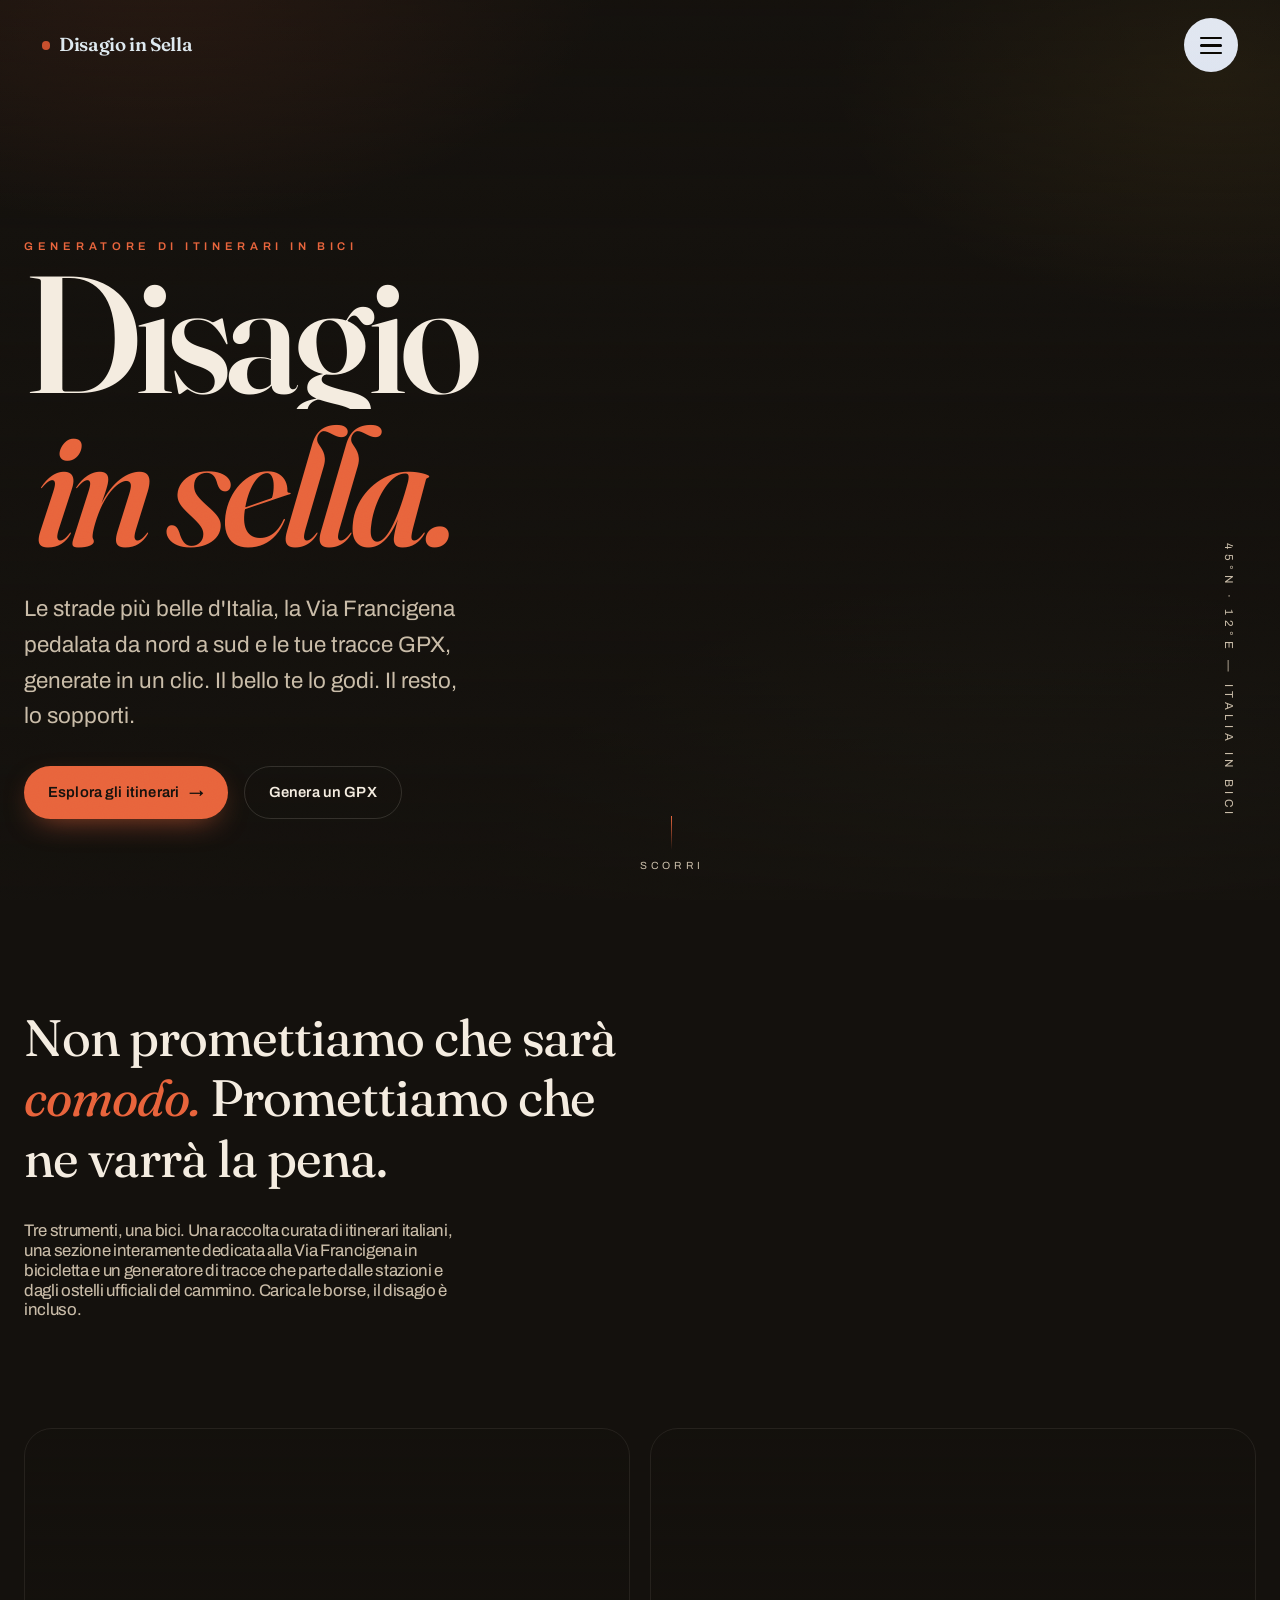
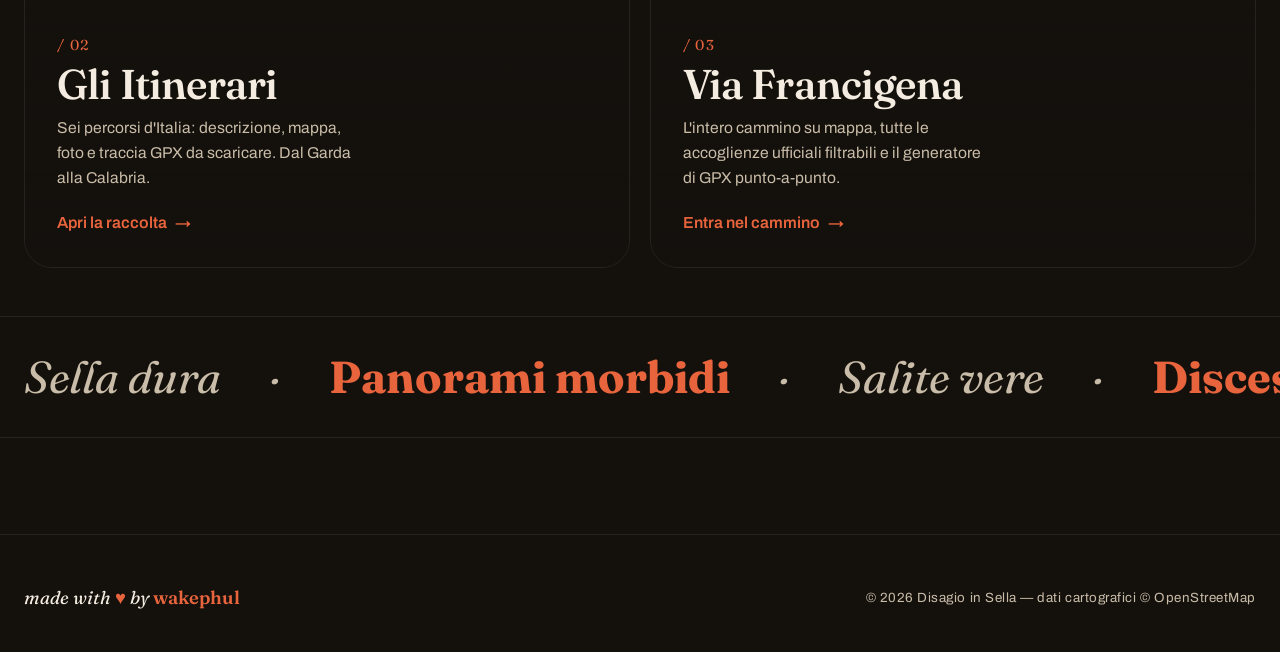
==== index.html @ 493afb11 "initial commit" ====
<!DOCTYPE html>
<html lang="it">
<head>
<meta charset="UTF-8" />
<meta name="viewport" content="width=device-width, initial-scale=1.0" />
<title>Disagio in Sella — generatore di itinerari in bici</title>
<meta name="description" content="Disagio in Sella: itinerari ciclabili d'Italia, la Via Francigena in bici e un generatore di tracce GPX. Pedala il bello, sopporta il resto." />
<link rel="preconnect" href="https://fonts.googleapis.com">
<link rel="preconnect" href="https://fonts.gstatic.com" crossorigin>
<link href="https://fonts.googleapis.com/css2?family=Fraunces:ital,opsz,wght@0,9..144,400..700;1,9..144,400..600&family=Archivo:wght@400;500;600;700&display=swap" rel="stylesheet">
<link rel="stylesheet" href="css/style.css" />
<link rel="stylesheet" href="css/pages.css" />
<link rel="icon" href="data:image/svg+xml,%3Csvg xmlns='http://www.w3.org/2000/svg' viewBox='0 0 32 32'%3E%3Ccircle cx='16' cy='16' r='14' fill='%23e8643c'/%3E%3C/svg%3E">
</head>
<body>

<!-- ============ NAV ============ -->
<header class="topbar">
  <a class="brand" href="index.html"><span class="dot"></span> Disagio in Sella</a>
  <button class="burger" aria-label="Apri il menu" aria-expanded="false">
    <span></span><span></span><span></span>
  </button>
</header>

<nav class="overlay" aria-label="Menu principale">
  <ul class="menu">
    <li><a href="index.html"><span class="idx">01</span> Home</a></li>
    <li><a href="itinerari.html"><span class="idx">02</span> Itinerari</a></li>
    <li><a href="via-francigena.html"><span class="idx">03</span> Via Francigena</a></li>
    <li><a href="via-francigena.html#genera"><span class="idx">04</span> Genera il tuo GPX</a></li>
  </ul>
  <div class="menu-foot">
    <span>Pedala il bello, sopporta il resto.</span>
    <span>🇮🇹 Made in Italy</span>
  </div>
</nav>

<!-- ============ HERO ============ -->
<section class="hero">
  <div class="hero-bg">
    <img src="https://images.unsplash.com/photo-1471506480208-91b3a4cc78be?auto=format&fit=crop&w=2000&q=80"
         alt="Strada bianca di campagna al tramonto"
         onerror="this.style.display='none'">
  </div>
  <div class="wrap">
    <p class="eyebrow" style="opacity:0;animation:fadeup 1s .35s forwards">Generatore di itinerari in bici</p>
    <h1>
      <span class="l1"><span>Disagio</span></span>
      <span class="l2"><span>in sella.</span></span>
    </h1>
    <p class="lead">Le strade più belle d'Italia, la Via Francigena pedalata da nord a sud e le tue tracce GPX, generate in un clic. Il bello te lo godi. Il resto, lo sopporti.</p>
    <div class="hero-cta">
      <a class="btn" href="itinerari.html">Esplora gli itinerari <span class="arrow">→</span></a>
      <a class="btn ghost" href="via-francigena.html#genera">Genera un GPX</a>
    </div>
  </div>
  <div class="hero-meta">45°N · 12°E — Italia in bici</div>
  <div class="scroll-hint"><span class="bar"></span>Scorri</div>
</section>

<!-- ============ INTRO ============ -->
<section class="intro">
  <div class="wrap">
    <p class="reveal">Non promettiamo che sarà <em>comodo.</em> Promettiamo che ne varrà la pena.</p>
    <p class="small reveal">Tre strumenti, una bici. Una raccolta curata di itinerari italiani, una sezione interamente dedicata alla Via Francigena in bicicletta e un generatore di tracce che parte dalle stazioni e dagli ostelli ufficiali del cammino. Carica le borse, il disagio è incluso.</p>
  </div>
</section>

<!-- ============ NAV CARDS ============ -->
<section class="wrap">
  <div class="routes-grid">
    <a class="nav-card reveal" href="itinerari.html">
      <img src="https://images.unsplash.com/photo-1517649763962-0c623066013b?auto=format&fit=crop&w=1200&q=80" alt="" onerror="this.style.display='none'">
      <span class="num">/ 02</span>
      <h3>Gli Itinerari</h3>
      <p>Sei percorsi d'Italia: descrizione, mappa, foto e traccia GPX da scaricare. Dal Garda alla Calabria.</p>
      <span class="go">Apri la raccolta <span class="arrow">→</span></span>
    </a>
    <a class="nav-card reveal" href="via-francigena.html">
      <img src="https://images.unsplash.com/photo-1523906834658-6e24ef2386f9?auto=format&fit=crop&w=1200&q=80" alt="" onerror="this.style.display='none'">
      <span class="num">/ 03</span>
      <h3>Via Francigena</h3>
      <p>L'intero cammino su mappa, tutte le accoglienze ufficiali filtrabili e il generatore di GPX punto-a-punto.</p>
      <span class="go">Entra nel cammino <span class="arrow">→</span></span>
    </a>
  </div>
</section>

<!-- ============ MARQUEE ============ -->
<div class="marquee" aria-hidden="true">
  <div>
    <span>Sella dura</span><span>·</span><span><b>Panorami morbidi</b></span><span>·</span><span>Salite vere</span><span>·</span><span><b>Discese meritate</b></span><span>·</span><span>Strade bianche</span><span>·</span><span><b>Borghi lenti</b></span><span>·</span>
    <span>Sella dura</span><span>·</span><span><b>Panorami morbidi</b></span><span>·</span><span>Salite vere</span><span>·</span><span><b>Discese meritate</b></span><span>·</span><span>Strade bianche</span><span>·</span><span><b>Borghi lenti</b></span><span>·</span>
  </div>
</div>

<!-- ============ FOOTER ============ -->
<footer class="site-foot">
  <div class="wrap">
    <p class="made">made with <span class="heart">♥</span> by <b>wakephul</b></p>
    <small>© <span id="year"></span> Disagio in Sella — dati cartografici © OpenStreetMap</small>
  </div>
</footer>

<script src="js/main.js"></script>
</body>
</html>
---- css/style.css ----
/* =========================================================
   DISAGIO IN SELLA — cinematic Italian-summer theme
   ========================================================= */

:root{
  /* palette */
  --ink:        #14110d;   /* espresso near-black */
  --ink-2:      #1d1812;   /* raised surfaces */
  --ink-3:      #2a2218;   /* cards */
  --cream:      #f4ece0;   /* primary text */
  --cream-dim:  #c9bca8;   /* secondary text */
  --coral:      #e8643c;   /* primary accent — sunset terracotta */
  --coral-soft: #f08a64;
  --olive:      #93a06a;   /* secondary — sage/olive */
  --gold:       #e6b035;   /* tertiary — mustard gold */
  --line:       rgba(244,236,224,.14);
  --line-soft:  rgba(244,236,224,.08);

  --font-display: "Fraunces", Georgia, serif;
  --font-body:    "Archivo", system-ui, sans-serif;

  --radius: 18px;
  --radius-lg: 28px;
  --ease: cubic-bezier(.16,1,.3,1);
  --maxw: 1240px;
}

*{box-sizing:border-box;margin:0;padding:0}
html{scroll-behavior:smooth}
body{
  background:var(--ink);
  color:var(--cream);
  font-family:var(--font-body);
  font-size:16px;
  line-height:1.6;
  -webkit-font-smoothing:antialiased;
  overflow-x:hidden;
  min-height:100vh;
}

/* atmospheric gradient mesh behind everything */
body::before{
  content:"";
  position:fixed; inset:0; z-index:-2;
  background:
    radial-gradient(60% 50% at 12% -5%, rgba(232,100,60,.20), transparent 60%),
    radial-gradient(50% 45% at 95% 8%, rgba(230,176,53,.12), transparent 60%),
    radial-gradient(70% 60% at 80% 100%, rgba(147,160,106,.14), transparent 60%),
    var(--ink);
}
/* film grain overlay */
body::after{
  content:"";
  position:fixed; inset:0; z-index:9999; pointer-events:none;
  opacity:.05; mix-blend-mode:overlay;
  background-image:url("data:image/svg+xml,%3Csvg xmlns='http://www.w3.org/2000/svg' width='160' height='160'%3E%3Cfilter id='n'%3E%3CfeTurbulence type='fractalNoise' baseFrequency='.8' numOctaves='2' stitchTiles='stitch'/%3E%3C/filter%3E%3Crect width='100%25' height='100%25' filter='url(%23n)'/%3E%3C/svg%3E");
}

::selection{background:var(--coral);color:var(--ink)}

a{color:inherit;text-decoration:none}
img{display:block;max-width:100%}
button{font-family:inherit;cursor:pointer;border:none;background:none;color:inherit}

.wrap{width:min(100% - 3rem, var(--maxw));margin-inline:auto}

/* ---------- typography ---------- */
h1,h2,h3{font-family:var(--font-display);font-weight:560;line-height:1.02;letter-spacing:-.02em;font-optical-sizing:auto}
.eyebrow{
  font-family:var(--font-body);
  text-transform:uppercase;
  letter-spacing:.42em;
  font-size:.7rem;
  font-weight:600;
  color:var(--coral);
}
.lead{color:var(--cream-dim);font-size:1.12rem;max-width:46ch}

/* =========================================================
   NAV + HAMBURGER OVERLAY
   ========================================================= */
.topbar{
  position:fixed; top:0; left:0; right:0; z-index:1000;
  display:flex; align-items:center; justify-content:space-between;
  padding:1.15rem clamp(1.25rem,4vw,2.6rem);
  mix-blend-mode:difference;
}
.brand{
  font-family:var(--font-display);
  font-weight:600; font-size:1.18rem; letter-spacing:-.02em;
  display:flex; align-items:center; gap:.55rem; color:#fff;
}
.brand .dot{width:.55rem;height:.55rem;border-radius:50%;background:var(--coral);
  animation:wobble 4s var(--ease) infinite}
@keyframes wobble{0%,100%{transform:translateY(0) scale(1)}50%{transform:translateY(-3px) scale(1.25)}}

/* hamburger button */
.burger{
  width:54px;height:54px;border-radius:50%;
  display:grid;place-content:center;gap:5px;
  background:#fff; color:var(--ink);
  position:relative; z-index:1100;
  transition:transform .5s var(--ease);
}
.burger:hover{transform:rotate(90deg) scale(1.06)}
.burger span{display:block;width:22px;height:2.4px;background:currentColor;border-radius:2px;
  transition:transform .45s var(--ease),opacity .3s}
body.menu-open .burger span:nth-child(1){transform:translateY(7.4px) rotate(45deg)}
body.menu-open .burger span:nth-child(2){opacity:0}
body.menu-open .burger span:nth-child(3){transform:translateY(-7.4px) rotate(-45deg)}

/* full screen overlay */
.overlay{
  position:fixed; inset:0; z-index:1050;
  background:var(--ink-2);
  clip-path:circle(0% at calc(100% - 3.2rem) 3.2rem);
  transition:clip-path .8s var(--ease);
  display:flex; flex-direction:column; justify-content:center;
  pointer-events:none;
}
body.menu-open .overlay{clip-path:circle(150% at calc(100% - 3.2rem) 3.2rem);pointer-events:auto}
.overlay::before{
  content:""; position:absolute; inset:0; z-index:-1; opacity:.5;
  background:
    radial-gradient(40% 50% at 80% 20%, rgba(232,100,60,.25),transparent),
    radial-gradient(40% 50% at 10% 90%, rgba(147,160,106,.22),transparent);
}
.menu{list-style:none;padding:0 clamp(1.5rem,8vw,7rem)}
.menu li{overflow:hidden}
.menu li a{
  font-family:var(--font-display);
  font-size:clamp(2.6rem,9vw,6rem);
  font-weight:500; letter-spacing:-.03em; line-height:1.04;
  display:inline-flex; align-items:baseline; gap:1.2rem;
  color:var(--cream);
  transform:translateY(110%);
  transition:transform .7s var(--ease),color .3s;
}
.menu li a .idx{font-family:var(--font-body);font-size:.85rem;letter-spacing:.2em;color:var(--coral);font-weight:600}
body.menu-open .menu li a{transform:translateY(0)}
.menu li:nth-child(1) a{transition-delay:.10s}
.menu li:nth-child(2) a{transition-delay:.17s}
.menu li:nth-child(3) a{transition-delay:.24s}
.menu li:nth-child(4) a{transition-delay:.31s}
.menu li a:hover{color:var(--coral);font-style:italic}
.menu-foot{
  margin-top:clamp(2rem,5vw,3.5rem);
  padding:0 clamp(1.5rem,8vw,7rem);
  color:var(--cream-dim);font-size:.85rem;letter-spacing:.04em;
  display:flex;gap:2rem;flex-wrap:wrap;
}

/* =========================================================
   BUTTONS
   ========================================================= */
.btn{
  display:inline-flex;align-items:center;gap:.6rem;
  padding:.85rem 1.5rem;border-radius:999px;
  font-weight:600;font-size:.92rem;letter-spacing:.01em;
  background:var(--coral);color:var(--ink);
  transition:transform .35s var(--ease),box-shadow .35s var(--ease),background .3s;
  box-shadow:0 10px 30px -12px rgba(232,100,60,.7);
}
.btn:hover{transform:translateY(-3px);box-shadow:0 18px 40px -14px rgba(232,100,60,.85);background:var(--coral-soft)}
.btn.ghost{background:transparent;color:var(--cream);border:1.4px solid var(--line);box-shadow:none}
.btn.ghost:hover{border-color:var(--coral);color:var(--coral);background:rgba(232,100,60,.06)}
.btn .arrow{transition:transform .35s var(--ease)}
.btn:hover .arrow{transform:translateX(4px)}

/* =========================================================
   FOOTER
   ========================================================= */
.site-foot{
  border-top:1px solid var(--line-soft);
  margin-top:6rem;padding:3rem 0 2.5rem;
}
.site-foot .wrap{display:flex;justify-content:space-between;align-items:center;flex-wrap:wrap;gap:1.5rem}
.site-foot .made{font-family:var(--font-display);font-size:1.15rem;font-style:italic}
.site-foot .made b{color:var(--coral);font-style:normal;font-weight:600}
.site-foot .heart{color:var(--coral);display:inline-block;animation:beat 1.6s ease-in-out infinite}
@keyframes beat{0%,100%{transform:scale(1)}15%{transform:scale(1.28)}30%{transform:scale(1)}}
.site-foot small{color:var(--cream-dim);letter-spacing:.04em}

/* =========================================================
   REVEAL ON SCROLL
   ========================================================= */
.reveal{opacity:0;transform:translateY(28px);transition:opacity .9s var(--ease),transform .9s var(--ease)}
.reveal.in{opacity:1;transform:none}

/* =========================================================
   SHARED PAGE HEADER (interior pages)
   ========================================================= */
.page-head{padding:clamp(8rem,16vh,11rem) 0 2.5rem}
.page-head h1{font-size:clamp(2.8rem,8vw,6rem);margin:.6rem 0 1.2rem}
.page-head h1 em{color:var(--coral);font-style:italic}

/* utility */
.tag{
  display:inline-flex;align-items:center;gap:.4rem;
  font-size:.72rem;letter-spacing:.06em;text-transform:uppercase;font-weight:600;
  padding:.34rem .7rem;border-radius:999px;border:1px solid var(--line);
  color:var(--cream-dim);background:rgba(244,236,224,.03);
}
.tag.coral{color:var(--coral);border-color:rgba(232,100,60,.4)}
.tag.olive{color:var(--olive);border-color:rgba(147,160,106,.4)}
.tag.gold{color:var(--gold);border-color:rgba(230,176,53,.4)}
---- css/pages.css ----
/* =========================================================
   PAGE-SPECIFIC COMPONENTS
   ========================================================= */

/* ---------- LANDING HERO ---------- */
.hero{position:relative;min-height:100svh;display:flex;flex-direction:column;justify-content:flex-end;
  padding-bottom:clamp(3rem,9vh,7rem);overflow:hidden}
.hero-bg{position:absolute;inset:0;z-index:-1}
.hero-bg::after{content:"";position:absolute;inset:0;
  background:linear-gradient(180deg,rgba(20,17,13,.55) 0%,rgba(20,17,13,.2) 35%,rgba(20,17,13,.92) 100%)}
.hero-bg img{width:100%;height:100%;object-fit:cover;opacity:.9;
  animation:slowzoom 22s ease-in-out infinite alternate}
@keyframes slowzoom{from{transform:scale(1.04)}to{transform:scale(1.16)}}

.hero h1{font-size:clamp(3.2rem,13vw,11rem);line-height:.92;letter-spacing:-.04em;font-weight:540}
.hero h1 .l1{display:block;overflow:hidden}
.hero h1 .l2{display:block;overflow:hidden;color:var(--coral);font-style:italic;margin-left:.06em}
.hero h1 span span{display:inline-block;transform:translateY(110%);animation:rise 1.1s var(--ease) forwards}
.hero h1 .l2 span span{animation-delay:.18s}
@keyframes rise{to{transform:translateY(0)}}

.hero .lead{margin:1.8rem 0 2rem;font-size:clamp(1.05rem,2.2vw,1.4rem);max-width:34ch;
  opacity:0;animation:fadeup 1s var(--ease) .5s forwards}
.hero-cta{display:flex;gap:1rem;flex-wrap:wrap;opacity:0;animation:fadeup 1s var(--ease) .7s forwards}
@keyframes fadeup{from{opacity:0;transform:translateY(18px)}to{opacity:1;transform:none}}

.hero-meta{position:absolute;right:clamp(1.25rem,4vw,2.6rem);bottom:clamp(3rem,9vh,7rem);
  text-align:right;writing-mode:vertical-rl;font-size:.72rem;letter-spacing:.4em;text-transform:uppercase;
  color:var(--cream-dim);opacity:0;animation:fadeup 1s var(--ease) 1s forwards}
.scroll-hint{position:absolute;left:50%;bottom:1.6rem;transform:translateX(-50%);
  font-size:.65rem;letter-spacing:.35em;text-transform:uppercase;color:var(--cream-dim);
  display:flex;flex-direction:column;align-items:center;gap:.5rem;opacity:0;animation:fadeup 1s 1.3s forwards}
.scroll-hint .bar{width:1px;height:34px;background:linear-gradient(var(--coral),transparent);animation:drop 1.8s ease infinite}
@keyframes drop{0%{transform:scaleY(0);transform-origin:top}50%{transform:scaleY(1);transform-origin:top}51%{transform-origin:bottom}100%{transform:scaleY(0);transform-origin:bottom}}

/* ---------- LANDING SECTIONS ---------- */
.intro{padding:clamp(5rem,12vh,9rem) 0}
.intro p{font-family:var(--font-display);font-size:clamp(1.6rem,4.4vw,3.2rem);line-height:1.18;
  font-weight:430;max-width:18ch;letter-spacing:-.02em}
.intro p em{color:var(--coral);font-style:italic}
.intro .small{font-family:var(--font-body);font-size:1.05rem;color:var(--cream-dim);max-width:44ch;margin-top:2rem}

/* feature nav cards on landing */
.routes-grid{display:grid;grid-template-columns:repeat(2,1fr);gap:1.2rem;padding-bottom:2rem}
.nav-card{position:relative;border-radius:var(--radius-lg);overflow:hidden;min-height:clamp(280px,38vw,440px);
  display:flex;flex-direction:column;justify-content:flex-end;padding:2rem;isolation:isolate;
  border:1px solid var(--line-soft);transition:transform .5s var(--ease)}
.nav-card:hover{transform:translateY(-6px)}
.nav-card img{position:absolute;inset:0;width:100%;height:100%;object-fit:cover;z-index:-2;
  transition:transform .9s var(--ease);filter:saturate(1.05)}
.nav-card:hover img{transform:scale(1.08)}
.nav-card::after{content:"";position:absolute;inset:0;z-index:-1;
  background:linear-gradient(180deg,rgba(20,17,13,.1),rgba(20,17,13,.88))}
.nav-card .num{font-family:var(--font-display);font-size:.9rem;color:var(--coral);letter-spacing:.1em}
.nav-card h3{font-size:clamp(1.8rem,3.5vw,2.6rem);margin:.4rem 0 .6rem}
.nav-card p{color:var(--cream-dim);max-width:34ch;font-size:.98rem}
.nav-card .go{margin-top:1.2rem;display:inline-flex;align-items:center;gap:.5rem;font-weight:600;color:var(--coral)}
.nav-card .go .arrow{transition:transform .4s var(--ease)}
.nav-card:hover .go .arrow{transform:translateX(6px)}

/* marquee strip */
.marquee{border-block:1px solid var(--line-soft);padding:1.5rem 0;overflow:hidden;white-space:nowrap;margin-top:1rem}
.marquee div{display:inline-block;animation:scroll 28s linear infinite}
.marquee span{font-family:var(--font-display);font-size:clamp(1.6rem,4vw,2.8rem);font-style:italic;
  padding:0 1.5rem;color:var(--cream-dim)}
.marquee span b{color:var(--coral);font-style:normal}
@keyframes scroll{to{transform:translateX(-50%)}}

/* ---------- ITINERARY CARDS ---------- */
.filters{display:flex;gap:.6rem;flex-wrap:wrap;padding-bottom:2.5rem;align-items:center}
.chip{padding:.5rem 1.05rem;border-radius:999px;border:1px solid var(--line);font-size:.82rem;font-weight:600;
  color:var(--cream-dim);transition:all .3s var(--ease)}
.chip:hover{border-color:var(--coral);color:var(--cream)}
.chip.active{background:var(--cream);color:var(--ink);border-color:var(--cream)}

.itineraries{display:grid;grid-template-columns:repeat(12,1fr);gap:1.6rem 1.4rem}
.itin{grid-column:span 6;background:var(--ink-3);border:1px solid var(--line-soft);border-radius:var(--radius-lg);
  overflow:hidden;display:flex;flex-direction:column;transition:transform .5s var(--ease),border-color .4s}
.itin:hover{transform:translateY(-5px);border-color:rgba(232,100,60,.35)}
.itin:nth-child(3n+1){grid-column:span 7}
.itin:nth-child(3n+2){grid-column:span 5}
.itin-media{position:relative;aspect-ratio:16/10;overflow:hidden;background:linear-gradient(135deg,var(--ink-3),var(--ink))}
.itin-media img{width:100%;height:100%;object-fit:cover;transition:transform .9s var(--ease)}
.itin:hover .itin-media img{transform:scale(1.07)}
.itin-media .tags{position:absolute;top:1rem;left:1rem;display:flex;gap:.45rem;flex-wrap:wrap}
.itin-body{padding:1.5rem 1.6rem 1.7rem;display:flex;flex-direction:column;flex:1}
.itin-body h3{font-size:1.7rem;margin-bottom:.5rem}
.itin-region{font-size:.78rem;letter-spacing:.14em;text-transform:uppercase;color:var(--olive);font-weight:600;margin-bottom:.7rem}
.itin-body p{color:var(--cream-dim);font-size:.96rem;flex:1}
.itin-stats{display:flex;gap:1.4rem;margin:1.2rem 0;flex-wrap:wrap}
.itin-stats div{display:flex;flex-direction:column}
.itin-stats .n{font-family:var(--font-display);font-size:1.45rem;color:var(--cream);line-height:1}
.itin-stats .k{font-size:.68rem;letter-spacing:.12em;text-transform:uppercase;color:var(--cream-dim);margin-top:.25rem}
.itin-actions{display:flex;gap:.7rem;flex-wrap:wrap;margin-top:auto}
.itin-map{height:0;overflow:hidden;border-radius:14px;transition:height .55s var(--ease);margin-top:0}
.itin-map.open{height:280px;margin-top:1.1rem}
.itin-map .leaflet-container{height:100%;border-radius:14px;background:var(--ink-2)}
.btn.sm{padding:.62rem 1.1rem;font-size:.84rem}

/* ---------- VIA FRANCIGENA ---------- */
.vf-hero{position:relative;min-height:78svh;display:flex;align-items:flex-end;padding-bottom:3rem;overflow:hidden}
.vf-hero .hero-bg::after{background:linear-gradient(180deg,rgba(20,17,13,.5),rgba(20,17,13,.95))}
.vf-hero h1{font-size:clamp(3rem,11vw,8.5rem);line-height:.9}
.vf-hero h1 em{color:var(--coral);font-style:italic}
.vf-hero .lead{margin-top:1.4rem}

.section{padding:clamp(4rem,10vh,7rem) 0;border-top:1px solid var(--line-soft)}
.section-head{display:flex;justify-content:space-between;align-items:flex-end;gap:2rem;margin-bottom:2.2rem;flex-wrap:wrap}
.section-head h2{font-size:clamp(2rem,5vw,3.4rem)}
.section-head h2 em{color:var(--coral);font-style:italic}
.section-head .num{font-family:var(--font-display);font-size:1rem;color:var(--cream-dim);letter-spacing:.1em}

#vf-fullmap{height:min(70vh,620px);border-radius:var(--radius-lg);overflow:hidden;border:1px solid var(--line)}
#vf-fullmap .leaflet-container{height:100%;background:var(--ink-2)}
.map-legend{display:flex;gap:1.5rem;flex-wrap:wrap;margin-top:1.2rem;font-size:.85rem;color:var(--cream-dim)}
.map-legend i{display:inline-block;width:26px;height:4px;border-radius:2px;vertical-align:middle;margin-right:.5rem}

/* accommodations */
.acc-controls{display:grid;grid-template-columns:1.4fr 1fr 1fr 1fr;gap:.8rem;margin-bottom:1.8rem}
.field{position:relative}
.field label{display:block;font-size:.68rem;letter-spacing:.14em;text-transform:uppercase;color:var(--cream-dim);margin-bottom:.45rem;font-weight:600}
.field input,.field select{
  width:100%;padding:.85rem 1rem;border-radius:12px;background:var(--ink-2);color:var(--cream);
  border:1px solid var(--line);font-family:inherit;font-size:.95rem;transition:border-color .3s,background .3s}
.field input:focus,.field select:focus{outline:none;border-color:var(--coral);background:var(--ink-3)}
.field select{appearance:none;cursor:pointer;background-image:url("data:image/svg+xml,%3Csvg xmlns='http://www.w3.org/2000/svg' width='12' height='8' fill='none' stroke='%23c9bca8' stroke-width='1.6'%3E%3Cpath d='M1 1l5 5 5-5'/%3E%3C/svg%3E");background-repeat:no-repeat;background-position:right 1rem center}
.acc-count{font-size:.85rem;color:var(--cream-dim);margin-bottom:1.2rem}
.acc-count b{color:var(--coral)}
.acc-grid{display:grid;grid-template-columns:repeat(auto-fill,minmax(280px,1fr));gap:1rem;max-height:640px;overflow-y:auto;
  padding-right:.4rem;scrollbar-width:thin;scrollbar-color:var(--coral) transparent}
.acc-grid::-webkit-scrollbar{width:7px}
.acc-grid::-webkit-scrollbar-thumb{background:var(--coral);border-radius:9px}
.acc-card{background:var(--ink-2);border:1px solid var(--line-soft);border-radius:16px;padding:1.3rem 1.4rem;
  transition:transform .35s var(--ease),border-color .3s}
.acc-card:hover{transform:translateY(-3px);border-color:rgba(232,100,60,.35)}
.acc-card h4{font-family:var(--font-display);font-size:1.25rem;margin-bottom:.3rem}
.acc-card .where{font-size:.82rem;color:var(--olive);font-weight:600;letter-spacing:.04em;margin-bottom:.7rem}
.acc-card .meta{display:flex;gap:.4rem;flex-wrap:wrap;margin-bottom:.7rem}
.acc-card .addr{font-size:.86rem;color:var(--cream-dim)}
.acc-card .links{display:flex;gap:1rem;margin-top:.9rem;font-size:.82rem;font-weight:600}
.acc-card .links a{color:var(--coral);display:inline-flex;align-items:center;gap:.3rem}
.acc-empty{padding:3rem;text-align:center;color:var(--cream-dim);font-family:var(--font-display);font-style:italic;font-size:1.3rem}

/* GPX generator */
.gpx-wrap{display:grid;grid-template-columns:380px 1fr;gap:1.6rem}
.gpx-panel{background:var(--ink-2);border:1px solid var(--line);border-radius:var(--radius-lg);padding:1.8rem}
.gpx-leg{margin-bottom:1.5rem;padding-bottom:1.5rem;border-bottom:1px dashed var(--line)}
.gpx-leg:last-of-type{border-bottom:none}
.gpx-leg .leg-title{display:flex;align-items:center;gap:.6rem;font-family:var(--font-display);font-size:1.2rem;margin-bottom:1rem}
.gpx-leg .leg-title .pin{width:26px;height:26px;border-radius:50%;display:grid;place-content:center;font-size:.8rem;font-weight:700;color:var(--ink)}
.gpx-leg.start .pin{background:var(--olive)}
.gpx-leg.end .pin{background:var(--coral)}
.seg{display:flex;gap:.5rem;margin-bottom:.9rem;background:var(--ink-3);border-radius:999px;padding:.3rem}
.seg button{flex:1;padding:.55rem;border-radius:999px;font-size:.82rem;font-weight:600;color:var(--cream-dim);transition:all .3s}
.seg button.active{background:var(--cream);color:var(--ink)}
.gpx-actions{margin-top:.5rem;display:flex;flex-direction:column;gap:.8rem}
.gpx-status{font-size:.85rem;color:var(--cream-dim);min-height:1.2em;line-height:1.5}
.gpx-status.err{color:var(--coral)}
.gpx-status.ok{color:var(--olive)}
.gpx-route-info{display:flex;gap:1.6rem;margin-top:.3rem;flex-wrap:wrap}
.gpx-route-info div{display:flex;flex-direction:column}
.gpx-route-info .n{font-family:var(--font-display);font-size:1.6rem;color:var(--coral);line-height:1}
.gpx-route-info .k{font-size:.66rem;letter-spacing:.12em;text-transform:uppercase;color:var(--cream-dim);margin-top:.25rem}
#gpx-map{border-radius:var(--radius-lg);overflow:hidden;border:1px solid var(--line);min-height:520px}
#gpx-map .leaflet-container{height:100%;min-height:520px;background:var(--ink-2)}
.spinner{width:15px;height:15px;border:2px solid rgba(244,236,224,.3);border-top-color:var(--coral);border-radius:50%;
  display:inline-block;animation:spin .7s linear infinite;vertical-align:-2px;margin-right:.5rem}
@keyframes spin{to{transform:rotate(360deg)}}

/* leaflet dark tweaks */
.leaflet-tile{filter:grayscale(.3) brightness(.78) contrast(1.05) sepia(.12)}
.leaflet-bar a,.leaflet-control-attribution{background:var(--ink-2)!important;color:var(--cream-dim)!important;border-color:var(--line)!important}
.leaflet-control-attribution a{color:var(--coral)!important}
.leaflet-popup-content-wrapper,.leaflet-popup-tip{background:var(--ink-3);color:var(--cream);border:1px solid var(--line)}
.leaflet-popup-content{font-family:var(--font-body)}
.leaflet-popup-content b{font-family:var(--font-display)}

/* ---------- responsive ---------- */
@media(max-width:900px){
  .routes-grid{grid-template-columns:1fr}
  .itin,.itin:nth-child(3n+1),.itin:nth-child(3n+2){grid-column:span 12}
  .acc-controls{grid-template-columns:1fr 1fr}
  .gpx-wrap{grid-template-columns:1fr}
  #gpx-map{min-height:420px}
}
@media(max-width:560px){
  .acc-controls{grid-template-columns:1fr}
  .hero-meta{display:none}
  .itin-stats{gap:1rem}
}
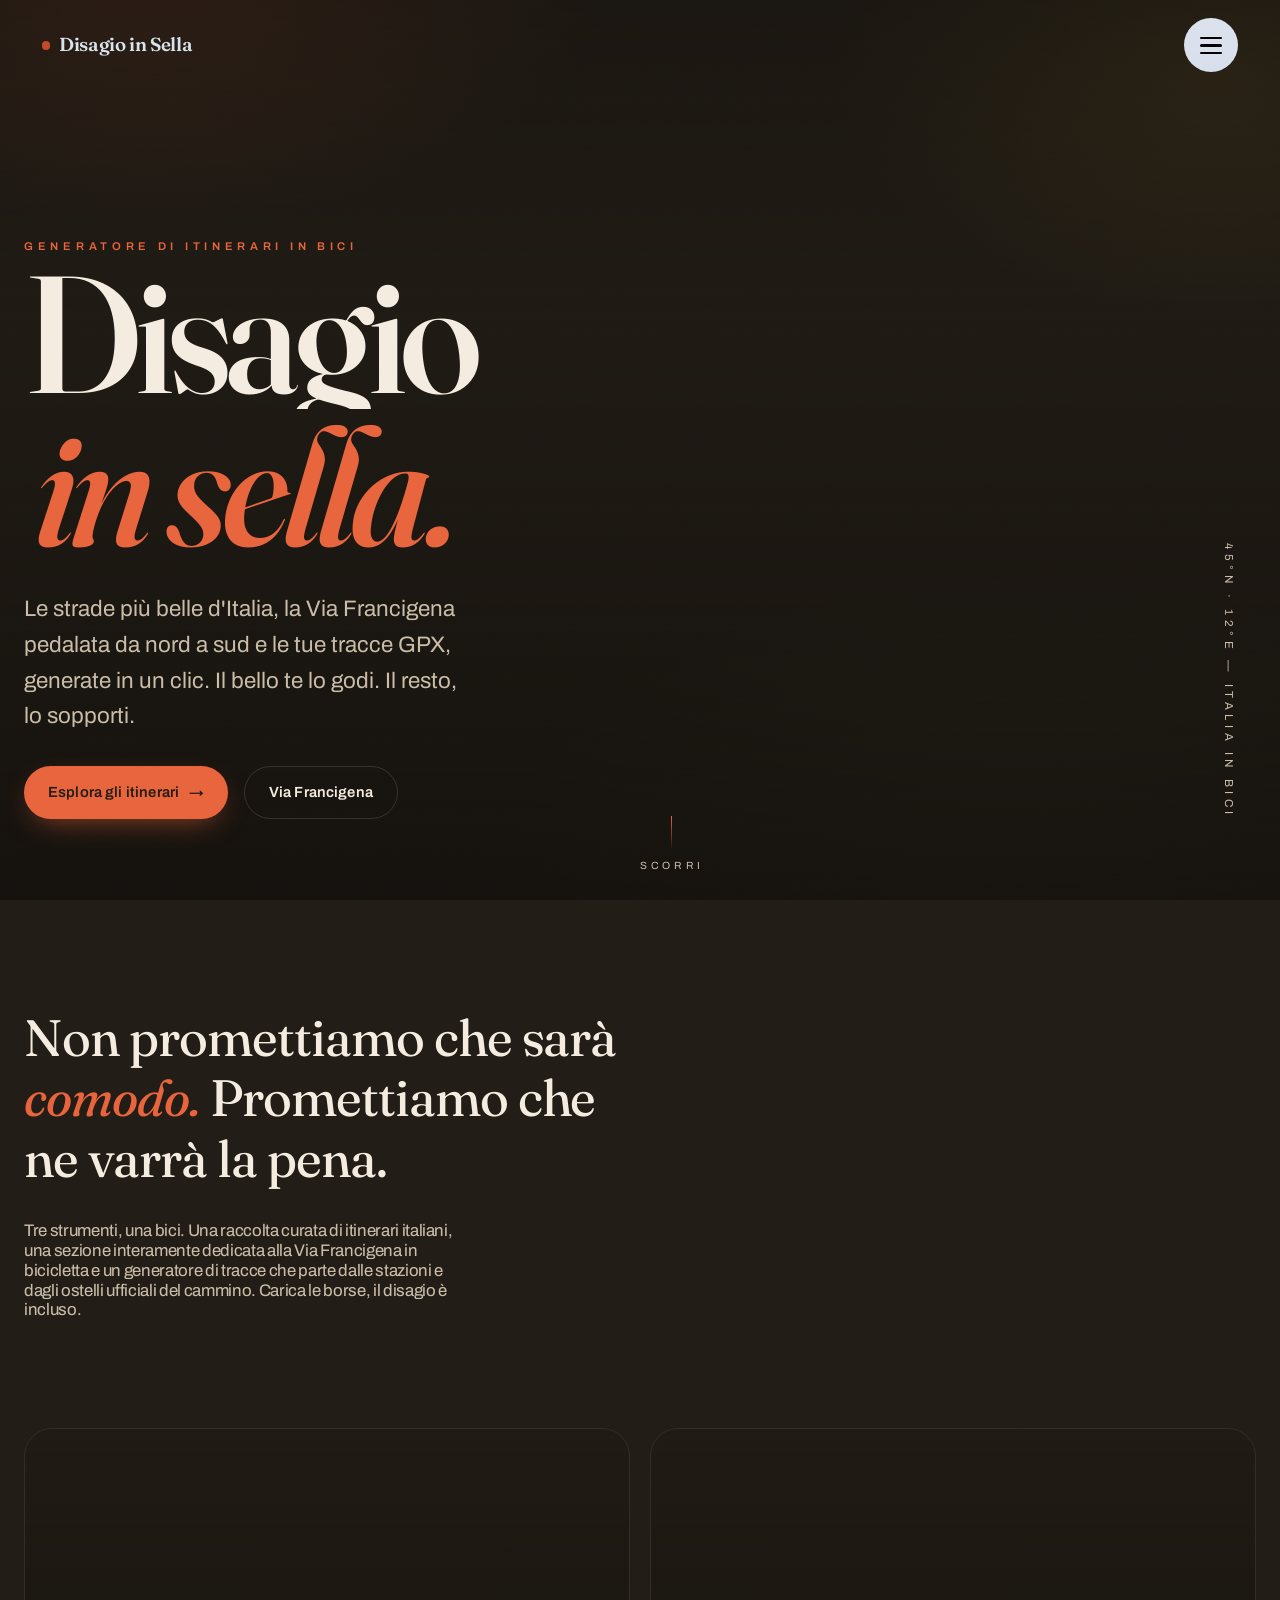
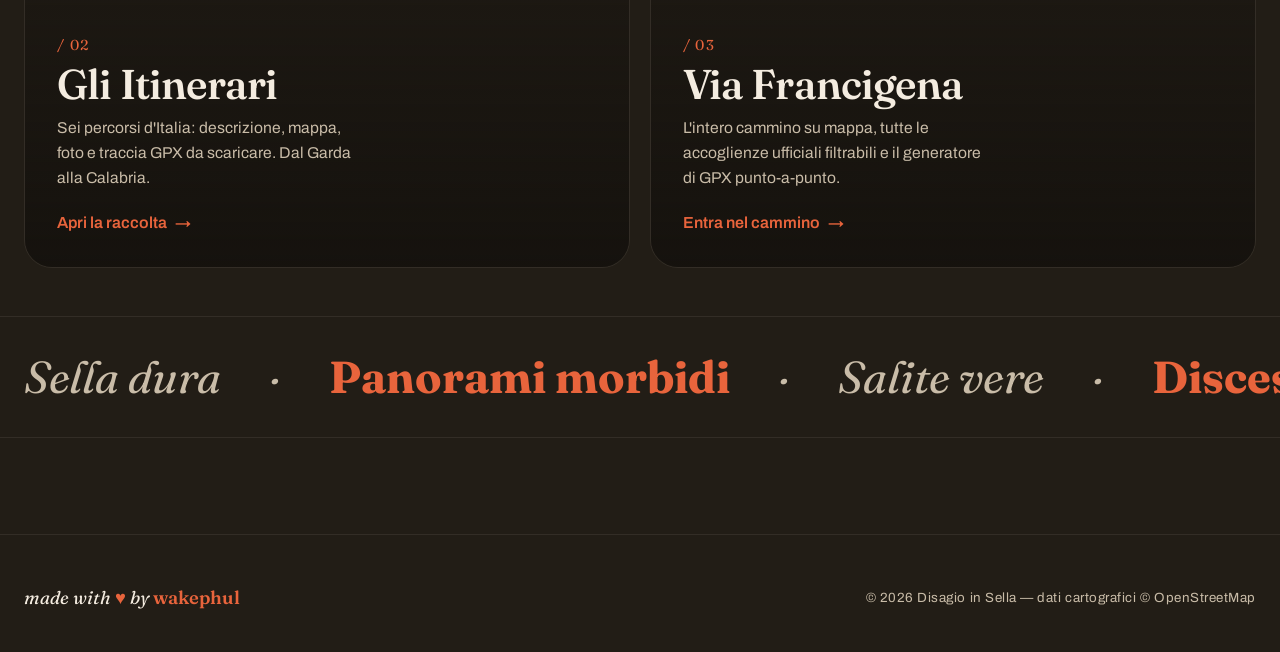
==== commit 8c52eab9: "modifiche per itinerario" ====
--- a/index.html
+++ b/index.html
@@ -1,107 +1,124 @@
 <!DOCTYPE html>
 <html lang="it">
+
 <head>
-<meta charset="UTF-8" />
-<meta name="viewport" content="width=device-width, initial-scale=1.0" />
-<title>Disagio in Sella — generatore di itinerari in bici</title>
-<meta name="description" content="Disagio in Sella: itinerari ciclabili d'Italia, la Via Francigena in bici e un generatore di tracce GPX. Pedala il bello, sopporta il resto." />
-<link rel="preconnect" href="https://fonts.googleapis.com">
-<link rel="preconnect" href="https://fonts.gstatic.com" crossorigin>
-<link href="https://fonts.googleapis.com/css2?family=Fraunces:ital,opsz,wght@0,9..144,400..700;1,9..144,400..600&family=Archivo:wght@400;500;600;700&display=swap" rel="stylesheet">
-<link rel="stylesheet" href="css/style.css" />
-<link rel="stylesheet" href="css/pages.css" />
-<link rel="icon" href="data:image/svg+xml,%3Csvg xmlns='http://www.w3.org/2000/svg' viewBox='0 0 32 32'%3E%3Ccircle cx='16' cy='16' r='14' fill='%23e8643c'/%3E%3C/svg%3E">
+  <meta charset="UTF-8" />
+  <meta name="viewport" content="width=device-width, initial-scale=1.0" />
+  <title>Disagio in Sella — generatore di itinerari in bici</title>
+  <meta name="description"
+    content="Disagio in Sella: itinerari ciclabili d'Italia, la Via Francigena in bici e un generatore di tracce GPX. Pedala il bello, sopporta il resto." />
+  <link rel="preconnect" href="https://fonts.googleapis.com">
+  <link rel="preconnect" href="https://fonts.gstatic.com" crossorigin>
+  <link
+    href="https://fonts.googleapis.com/css2?family=Fraunces:ital,opsz,wght@0,9..144,400..700;1,9..144,400..600&family=Archivo:wght@400;500;600;700&display=swap"
+    rel="stylesheet">
+  <link rel="stylesheet" href="css/style.css" />
+  <link rel="stylesheet" href="css/pages.css" />
+  <link rel="icon"
+    href="data:image/svg+xml,%3Csvg xmlns='http://www.w3.org/2000/svg' viewBox='0 0 32 32'%3E%3Ccircle cx='16' cy='16' r='14' fill='%23e8643c'/%3E%3C/svg%3E">
 </head>
+
 <body>
 
-<!-- ============ NAV ============ -->
-<header class="topbar">
-  <a class="brand" href="index.html"><span class="dot"></span> Disagio in Sella</a>
-  <button class="burger" aria-label="Apri il menu" aria-expanded="false">
-    <span></span><span></span><span></span>
-  </button>
-</header>
+  <!-- ============ NAV ============ -->
+  <header class="topbar">
+    <a class="brand" href="index.html"><span class="dot"></span> Disagio in Sella</a>
+    <button class="burger" aria-label="Apri il menu" aria-expanded="false">
+      <span></span><span></span><span></span>
+    </button>
+  </header>
 
-<nav class="overlay" aria-label="Menu principale">
-  <ul class="menu">
-    <li><a href="index.html"><span class="idx">01</span> Home</a></li>
-    <li><a href="itinerari.html"><span class="idx">02</span> Itinerari</a></li>
-    <li><a href="via-francigena.html"><span class="idx">03</span> Via Francigena</a></li>
-    <li><a href="via-francigena.html#genera"><span class="idx">04</span> Genera il tuo GPX</a></li>
-  </ul>
-  <div class="menu-foot">
-    <span>Pedala il bello, sopporta il resto.</span>
-    <span>🇮🇹 Made in Italy</span>
-  </div>
-</nav>
+  <nav class="overlay" aria-label="Menu principale">
+    <button class="overlay-close" aria-label="Chiudi menu">&#x2715;</button>
+    <ul class="menu">
+      <li><a href="index.html"><span class="idx">01</span> Home</a></li>
+      <li><a href="itinerari.html"><span class="idx">02</span> Itinerari</a></li>
+      <li><a href="via-francigena.html"><span class="idx">03</span> Via Francigena</a></li>
+      <li><a href="via-francigena.html#genera"><span class="idx">04</span> Genera il tuo GPX</a></li>
+    </ul>
+    <div class="menu-foot">
+      <span>Pedala il bello, sopporta il resto.</span>
+      <span>🇮🇹 Made in Italy</span>
+    </div>
+  </nav>
 
-<!-- ============ HERO ============ -->
-<section class="hero">
-  <div class="hero-bg">
-    <img src="https://images.unsplash.com/photo-1471506480208-91b3a4cc78be?auto=format&fit=crop&w=2000&q=80"
-         alt="Strada bianca di campagna al tramonto"
-         onerror="this.style.display='none'">
-  </div>
-  <div class="wrap">
-    <p class="eyebrow" style="opacity:0;animation:fadeup 1s .35s forwards">Generatore di itinerari in bici</p>
-    <h1>
-      <span class="l1"><span>Disagio</span></span>
-      <span class="l2"><span>in sella.</span></span>
-    </h1>
-    <p class="lead">Le strade più belle d'Italia, la Via Francigena pedalata da nord a sud e le tue tracce GPX, generate in un clic. Il bello te lo godi. Il resto, lo sopporti.</p>
-    <div class="hero-cta">
-      <a class="btn" href="itinerari.html">Esplora gli itinerari <span class="arrow">→</span></a>
-      <a class="btn ghost" href="via-francigena.html#genera">Genera un GPX</a>
+  <!-- ============ HERO ============ -->
+  <section class="hero">
+    <div class="hero-bg">
+      <img src="https://images.unsplash.com/photo-1471506480208-91b3a4cc78be?auto=format&fit=crop&w=2000&q=80"
+        alt="Strada bianca di campagna al tramonto" onerror="this.style.display='none'">
+    </div>
+    <div class="wrap">
+      <p class="eyebrow" style="opacity:0;animation:fadeup 1s .35s forwards">Generatore di itinerari in bici</p>
+      <h1>
+        <span class="l1"><span>Disagio</span></span>
+        <span class="l2"><span>in sella.</span></span>
+      </h1>
+      <p class="lead">Le strade più belle d'Italia, la Via Francigena pedalata da nord a sud e le tue tracce GPX,
+        generate in un clic. Il bello te lo godi. Il resto, lo sopporti.</p>
+      <div class="hero-cta">
+        <a class="btn" href="itinerari.html">Esplora gli itinerari <span class="arrow">→</span></a>
+        <a class="btn ghost" href="via-francigena.html">Via Francigena</a>
+      </div>
+    </div>
+    <div class="hero-meta">45°N · 12°E — Italia in bici</div>
+    <div class="scroll-hint"><span class="bar"></span>Scorri</div>
+  </section>
+
+  <!-- ============ INTRO ============ -->
+  <section class="intro">
+    <div class="wrap">
+      <p class="reveal">Non promettiamo che sarà <em>comodo.</em> Promettiamo che ne varrà la pena.</p>
+      <p class="small reveal">Tre strumenti, una bici. Una raccolta curata di itinerari italiani, una sezione
+        interamente dedicata alla Via Francigena in bicicletta e un generatore di tracce che parte dalle stazioni e
+        dagli ostelli ufficiali del cammino. Carica le borse, il disagio è incluso.</p>
+    </div>
+  </section>
+
+  <!-- ============ NAV CARDS ============ -->
+  <section class="wrap">
+    <div class="routes-grid">
+      <a class="nav-card reveal" href="itinerari.html">
+        <img src="https://images.unsplash.com/photo-1517649763962-0c623066013b?auto=format&fit=crop&w=1200&q=80" alt=""
+          onerror="this.style.display='none'">
+        <span class="num">/ 02</span>
+        <h3>Gli Itinerari</h3>
+        <p>Sei percorsi d'Italia: descrizione, mappa, foto e traccia GPX da scaricare. Dal Garda alla Calabria.</p>
+        <span class="go">Apri la raccolta <span class="arrow">→</span></span>
+      </a>
+      <a class="nav-card reveal" href="via-francigena.html">
+        <img src="https://images.unsplash.com/photo-1523906834658-6e24ef2386f9?auto=format&fit=crop&w=1200&q=80" alt=""
+          onerror="this.style.display='none'">
+        <span class="num">/ 03</span>
+        <h3>Via Francigena</h3>
+        <p>L'intero cammino su mappa, tutte le accoglienze ufficiali filtrabili e il generatore di GPX punto-a-punto.
+        </p>
+        <span class="go">Entra nel cammino <span class="arrow">→</span></span>
+      </a>
+    </div>
+  </section>
+
+  <!-- ============ MARQUEE ============ -->
+  <div class="marquee" aria-hidden="true">
+    <div>
+      <span>Sella dura</span><span>·</span><span><b>Panorami morbidi</b></span><span>·</span><span>Salite
+        vere</span><span>·</span><span><b>Discese meritate</b></span><span>·</span><span>Strade
+        bianche</span><span>·</span><span><b>Borghi lenti</b></span><span>·</span>
+      <span>Sella dura</span><span>·</span><span><b>Panorami morbidi</b></span><span>·</span><span>Salite
+        vere</span><span>·</span><span><b>Discese meritate</b></span><span>·</span><span>Strade
+        bianche</span><span>·</span><span><b>Borghi lenti</b></span><span>·</span>
     </div>
   </div>
-  <div class="hero-meta">45°N · 12°E — Italia in bici</div>
-  <div class="scroll-hint"><span class="bar"></span>Scorri</div>
-</section>
 
-<!-- ============ INTRO ============ -->
-<section class="intro">
-  <div class="wrap">
-    <p class="reveal">Non promettiamo che sarà <em>comodo.</em> Promettiamo che ne varrà la pena.</p>
-    <p class="small reveal">Tre strumenti, una bici. Una raccolta curata di itinerari italiani, una sezione interamente dedicata alla Via Francigena in bicicletta e un generatore di tracce che parte dalle stazioni e dagli ostelli ufficiali del cammino. Carica le borse, il disagio è incluso.</p>
-  </div>
-</section>
+  <!-- ============ FOOTER ============ -->
+  <footer class="site-foot">
+    <div class="wrap">
+      <p class="made">made with <span class="heart">♥</span> by <b>wakephul</b></p>
+      <small>© <span id="year"></span> Disagio in Sella — dati cartografici © OpenStreetMap</small>
+    </div>
+  </footer>
 
-<!-- ============ NAV CARDS ============ -->
-<section class="wrap">
-  <div class="routes-grid">
-    <a class="nav-card reveal" href="itinerari.html">
-      <img src="https://images.unsplash.com/photo-1517649763962-0c623066013b?auto=format&fit=crop&w=1200&q=80" alt="" onerror="this.style.display='none'">
-      <span class="num">/ 02</span>
-      <h3>Gli Itinerari</h3>
-      <p>Sei percorsi d'Italia: descrizione, mappa, foto e traccia GPX da scaricare. Dal Garda alla Calabria.</p>
-      <span class="go">Apri la raccolta <span class="arrow">→</span></span>
-    </a>
-    <a class="nav-card reveal" href="via-francigena.html">
-      <img src="https://images.unsplash.com/photo-1523906834658-6e24ef2386f9?auto=format&fit=crop&w=1200&q=80" alt="" onerror="this.style.display='none'">
-      <span class="num">/ 03</span>
-      <h3>Via Francigena</h3>
-      <p>L'intero cammino su mappa, tutte le accoglienze ufficiali filtrabili e il generatore di GPX punto-a-punto.</p>
-      <span class="go">Entra nel cammino <span class="arrow">→</span></span>
-    </a>
-  </div>
-</section>
+  <script src="js/main.js"></script>
+</body>
 
-<!-- ============ MARQUEE ============ -->
-<div class="marquee" aria-hidden="true">
-  <div>
-    <span>Sella dura</span><span>·</span><span><b>Panorami morbidi</b></span><span>·</span><span>Salite vere</span><span>·</span><span><b>Discese meritate</b></span><span>·</span><span>Strade bianche</span><span>·</span><span><b>Borghi lenti</b></span><span>·</span>
-    <span>Sella dura</span><span>·</span><span><b>Panorami morbidi</b></span><span>·</span><span>Salite vere</span><span>·</span><span><b>Discese meritate</b></span><span>·</span><span>Strade bianche</span><span>·</span><span><b>Borghi lenti</b></span><span>·</span>
-  </div>
-</div>
-
-<!-- ============ FOOTER ============ -->
-<footer class="site-foot">
-  <div class="wrap">
-    <p class="made">made with <span class="heart">♥</span> by <b>wakephul</b></p>
-    <small>© <span id="year"></span> Disagio in Sella — dati cartografici © OpenStreetMap</small>
-  </div>
-</footer>
-
-<script src="js/main.js"></script>
-</body>
-</html>
+</html>
--- a/css/style.css
+++ b/css/style.css
@@ -4,9 +4,9 @@
 
 :root{
   /* palette */
-  --ink:        #14110d;   /* espresso near-black */
-  --ink-2:      #1d1812;   /* raised surfaces */
-  --ink-3:      #2a2218;   /* cards */
+  --ink:        #221d16;   /* warm espresso (lightened) */
+  --ink-2:      #2c2619;   /* raised surfaces */
+  --ink-3:      #38301f;   /* cards */
   --cream:      #f4ece0;   /* primary text */
   --cream-dim:  #c9bca8;   /* secondary text */
   --coral:      #e8643c;   /* primary accent — sunset terracotta */
@@ -143,6 +143,20 @@
 .menu li:nth-child(3) a{transition-delay:.24s}
 .menu li:nth-child(4) a{transition-delay:.31s}
 .menu li a:hover{color:var(--coral);font-style:italic}
+
+/* close ✕ inside overlay */
+.overlay-close{
+  position:absolute;top:1.4rem;right:clamp(1.25rem,4vw,2.6rem);
+  width:54px;height:54px;border-radius:50%;
+  background:rgba(244,236,224,.1);border:1px solid var(--line);
+  display:grid;place-content:center;
+  font-size:1.4rem;line-height:1;color:var(--cream);cursor:pointer;
+  opacity:0;pointer-events:none;
+  transition:opacity .3s .25s,background .3s,transform .4s var(--ease);
+}
+body.menu-open .overlay-close{opacity:1;pointer-events:auto}
+.overlay-close:hover{background:rgba(232,100,60,.22);transform:rotate(90deg)}
+
 .menu-foot{
   margin-top:clamp(2rem,5vw,3.5rem);
   padding:0 clamp(1.5rem,8vw,7rem);
--- a/css/pages.css
+++ b/css/pages.css
@@ -161,14 +161,42 @@
 .gpx-route-info div{display:flex;flex-direction:column}
 .gpx-route-info .n{font-family:var(--font-display);font-size:1.6rem;color:var(--coral);line-height:1}
 .gpx-route-info .k{font-size:.66rem;letter-spacing:.12em;text-transform:uppercase;color:var(--cream-dim);margin-top:.25rem}
-#gpx-map{border-radius:var(--radius-lg);overflow:hidden;border:1px solid var(--line);min-height:520px}
-#gpx-map .leaflet-container{height:100%;min-height:520px;background:var(--ink-2)}
+#gpx-map,#t-map{border-radius:var(--radius-lg);overflow:hidden;border:1px solid var(--line);min-height:520px}
+#gpx-map .leaflet-container,#t-map .leaflet-container{height:100%;min-height:520px;background:var(--ink-2)}
+
+/* itinerary stages */
+.stages{margin-top:2.5rem}
+.stages-title{font-size:1.6rem;margin-bottom:1.2rem}
+.stage-card{display:flex;align-items:stretch;gap:1.2rem;background:var(--ink-2);border:1px solid var(--line-soft);
+  border-left:4px solid var(--c,#e8643c);border-radius:16px;padding:1.1rem 1.3rem;margin-bottom:.8rem}
+.stage-day{font-family:var(--font-display);font-size:.95rem;color:var(--c,#e8643c);font-weight:600;
+  writing-mode:vertical-rl;transform:rotate(180deg);letter-spacing:.08em}
+.stage-body{flex:1}
+.stage-body h4{font-family:var(--font-display);font-size:1.3rem;font-weight:500;margin-bottom:.5rem;line-height:1.2}
+.stage-body h4 .arrowto{color:var(--cream-dim);margin:0 .25rem}
+.stage-stats{display:flex;gap:1.3rem;flex-wrap:wrap;font-size:.86rem;color:var(--cream-dim)}
+.stage-stats b{font-family:var(--font-display);font-size:1.05rem;color:var(--cream)}
+.stage-dl{align-self:center;padding:.55rem 1rem;border-radius:999px;border:1px solid var(--line);
+  font-size:.82rem;font-weight:600;color:var(--coral);transition:all .3s var(--ease);white-space:nowrap}
+.stage-dl:hover{border-color:var(--coral);background:rgba(232,100,60,.1)}
+
+/* blocking loader */
+.loader{position:fixed;inset:0;z-index:5000;display:grid;place-content:center;
+  background:rgba(20,17,13,.72);backdrop-filter:blur(8px)}
+.loader[hidden]{display:none}
+.loader-card{text-align:center;padding:2.5rem 3rem}
+.loader-ring{width:60px;height:60px;margin:0 auto 1.5rem;border-radius:50%;
+  border:3px solid rgba(244,236,224,.15);border-top-color:var(--coral);animation:spin .8s linear infinite}
+.loader-title{font-family:var(--font-display);font-size:1.5rem;margin-bottom:.4rem}
+.loader-sub{color:var(--cream-dim);font-size:.9rem;min-height:1.2em}
+
+@media(max-width:560px){.stage-card{flex-direction:column;gap:.7rem}.stage-day{writing-mode:horizontal-tb;transform:none}}
 .spinner{width:15px;height:15px;border:2px solid rgba(244,236,224,.3);border-top-color:var(--coral);border-radius:50%;
   display:inline-block;animation:spin .7s linear infinite;vertical-align:-2px;margin-right:.5rem}
 @keyframes spin{to{transform:rotate(360deg)}}
 
 /* leaflet dark tweaks */
-.leaflet-tile{filter:grayscale(.3) brightness(.78) contrast(1.05) sepia(.12)}
+.leaflet-tile{filter:grayscale(.22) brightness(.9) contrast(1.03) sepia(.1)}
 .leaflet-bar a,.leaflet-control-attribution{background:var(--ink-2)!important;color:var(--cream-dim)!important;border-color:var(--line)!important}
 .leaflet-control-attribution a{color:var(--coral)!important}
 .leaflet-popup-content-wrapper,.leaflet-popup-tip{background:var(--ink-3);color:var(--cream);border:1px solid var(--line)}
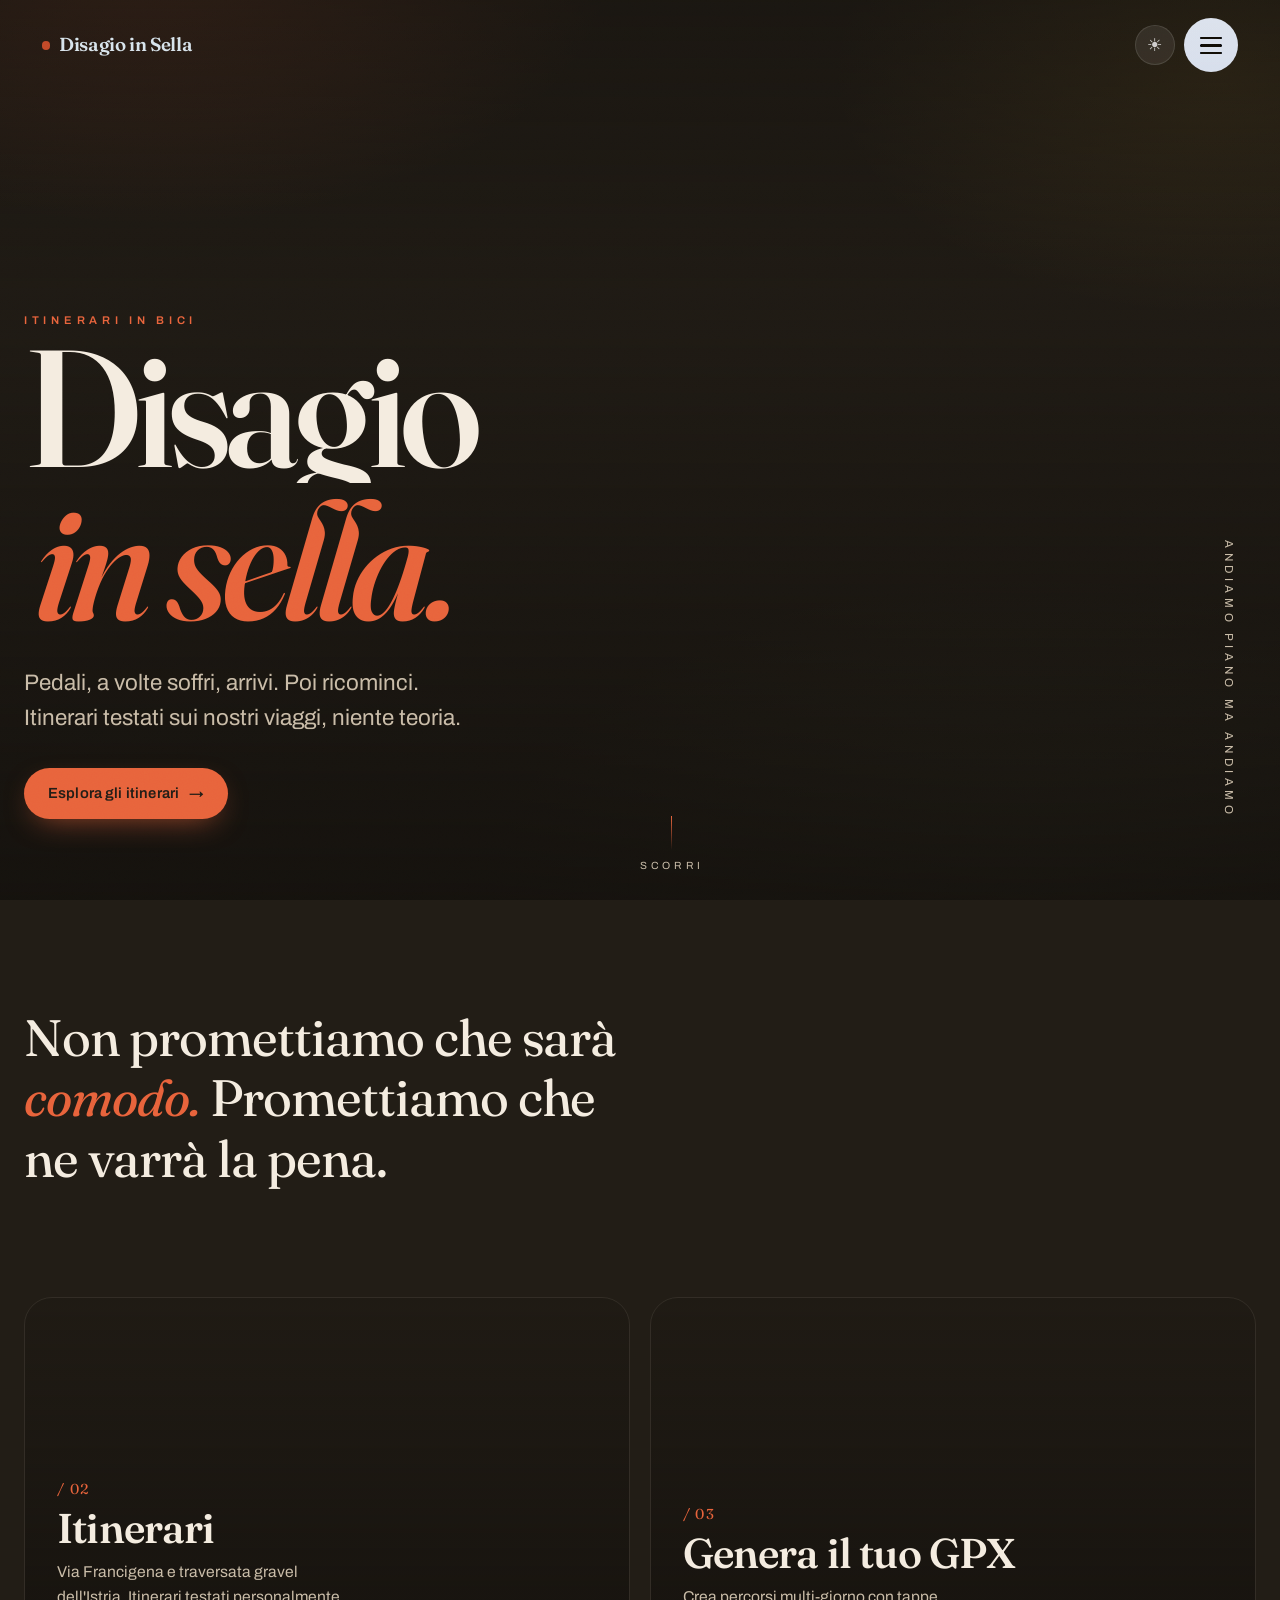
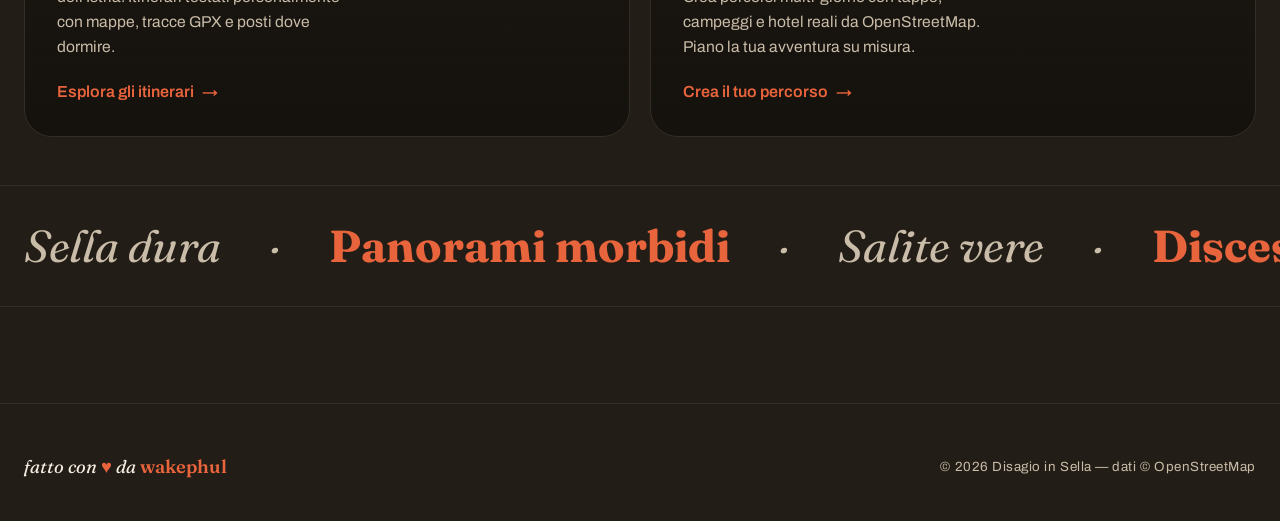
==== commit cb593752: "updates + added istria" ====
--- a/index.html
+++ b/index.html
@@ -4,9 +4,9 @@
 <head>
   <meta charset="UTF-8" />
   <meta name="viewport" content="width=device-width, initial-scale=1.0" />
-  <title>Disagio in Sella — generatore di itinerari in bici</title>
+  <title>Disagio in Sella — itinerari in bici</title>
   <meta name="description"
-    content="Disagio in Sella: itinerari ciclabili d'Italia, la Via Francigena in bici e un generatore di tracce GPX. Pedala il bello, sopporta il resto." />
+    content="Pedala il bello, sopporta il resto. Itinerari in bici testati personalmente: la Via Francigena da Canterbury a Roma e la traversata gravel dell'Istria da Trieste a Fiume." />
   <link rel="preconnect" href="https://fonts.googleapis.com">
   <link rel="preconnect" href="https://fonts.gstatic.com" crossorigin>
   <link
@@ -23,9 +23,12 @@
   <!-- ============ NAV ============ -->
   <header class="topbar">
     <a class="brand" href="index.html"><span class="dot"></span> Disagio in Sella</a>
-    <button class="burger" aria-label="Apri il menu" aria-expanded="false">
-      <span></span><span></span><span></span>
-    </button>
+    <div class="topbar-actions">
+      <button class="theme-toggle" aria-label="Cambia tema chiaro/scuro"></button>
+      <button class="burger" aria-label="Apri il menu" aria-expanded="false">
+        <span></span><span></span><span></span>
+      </button>
+    </div>
   </header>
 
   <nav class="overlay" aria-label="Menu principale">
@@ -33,13 +36,9 @@
     <ul class="menu">
       <li><a href="index.html"><span class="idx">01</span> Home</a></li>
       <li><a href="itinerari.html"><span class="idx">02</span> Itinerari</a></li>
-      <li><a href="via-francigena.html"><span class="idx">03</span> Via Francigena</a></li>
-      <li><a href="via-francigena.html#genera"><span class="idx">04</span> Genera il tuo GPX</a></li>
+      <li><a href="gpx.html"><span class="idx">03</span> Genera il tuo GPX</a></li>
     </ul>
-    <div class="menu-foot">
-      <span>Pedala il bello, sopporta il resto.</span>
-      <span>🇮🇹 Made in Italy</span>
-    </div>
+
   </nav>
 
   <!-- ============ HERO ============ -->
@@ -49,19 +48,17 @@
         alt="Strada bianca di campagna al tramonto" onerror="this.style.display='none'">
     </div>
     <div class="wrap">
-      <p class="eyebrow" style="opacity:0;animation:fadeup 1s .35s forwards">Generatore di itinerari in bici</p>
+      <p class="eyebrow" style="opacity:0;animation:fadeup 1s .35s forwards">Itinerari in bici</p>
       <h1>
         <span class="l1"><span>Disagio</span></span>
         <span class="l2"><span>in sella.</span></span>
       </h1>
-      <p class="lead">Le strade più belle d'Italia, la Via Francigena pedalata da nord a sud e le tue tracce GPX,
-        generate in un clic. Il bello te lo godi. Il resto, lo sopporti.</p>
+      <p class="lead">Pedali, a volte soffri, arrivi. Poi ricominci. Itinerari testati sui nostri viaggi, niente teoria.</p>
       <div class="hero-cta">
         <a class="btn" href="itinerari.html">Esplora gli itinerari <span class="arrow">→</span></a>
-        <a class="btn ghost" href="via-francigena.html">Via Francigena</a>
       </div>
     </div>
-    <div class="hero-meta">45°N · 12°E — Italia in bici</div>
+    <div class="hero-meta">andiamo piano ma andiamo</div>
     <div class="scroll-hint"><span class="bar"></span>Scorri</div>
   </section>
 
@@ -69,9 +66,7 @@
   <section class="intro">
     <div class="wrap">
       <p class="reveal">Non promettiamo che sarà <em>comodo.</em> Promettiamo che ne varrà la pena.</p>
-      <p class="small reveal">Tre strumenti, una bici. Una raccolta curata di itinerari italiani, una sezione
-        interamente dedicata alla Via Francigena in bicicletta e un generatore di tracce che parte dalle stazioni e
-        dagli ostelli ufficiali del cammino. Carica le borse, il disagio è incluso.</p>
+
     </div>
   </section>
 
@@ -79,21 +74,20 @@
   <section class="wrap">
     <div class="routes-grid">
       <a class="nav-card reveal" href="itinerari.html">
-        <img src="https://images.unsplash.com/photo-1517649763962-0c623066013b?auto=format&fit=crop&w=1200&q=80" alt=""
+        <img src="https://images.unsplash.com/photo-1612332187021-595a87bd1e5d?auto=format&fit=crop&w=1200&q=80" alt=""
           onerror="this.style.display='none'">
         <span class="num">/ 02</span>
-        <h3>Gli Itinerari</h3>
-        <p>Sei percorsi d'Italia: descrizione, mappa, foto e traccia GPX da scaricare. Dal Garda alla Calabria.</p>
-        <span class="go">Apri la raccolta <span class="arrow">→</span></span>
+        <h3>Itinerari</h3>
+        <p>Via Francigena e traversata gravel dell'Istria. Itinerari testati personalmente con mappe, tracce GPX e posti dove dormire.</p>
+        <span class="go">Esplora gli itinerari <span class="arrow">→</span></span>
       </a>
-      <a class="nav-card reveal" href="via-francigena.html">
-        <img src="https://images.unsplash.com/photo-1523906834658-6e24ef2386f9?auto=format&fit=crop&w=1200&q=80" alt=""
+      <a class="nav-card reveal" href="gpx.html">
+        <img src="https://images.unsplash.com/photo-1471506480208-91b3a4cc78be?auto=format&fit=crop&w=1200&q=80" alt=""
           onerror="this.style.display='none'">
         <span class="num">/ 03</span>
-        <h3>Via Francigena</h3>
-        <p>L'intero cammino su mappa, tutte le accoglienze ufficiali filtrabili e il generatore di GPX punto-a-punto.
-        </p>
-        <span class="go">Entra nel cammino <span class="arrow">→</span></span>
+        <h3>Genera il tuo GPX</h3>
+        <p>Crea percorsi multi-giorno con tappe, campeggi e hotel reali da OpenStreetMap. Piano la tua avventura su misura.</p>
+        <span class="go">Crea il tuo percorso <span class="arrow">→</span></span>
       </a>
     </div>
   </section>
@@ -103,18 +97,18 @@
     <div>
       <span>Sella dura</span><span>·</span><span><b>Panorami morbidi</b></span><span>·</span><span>Salite
         vere</span><span>·</span><span><b>Discese meritate</b></span><span>·</span><span>Strade
-        bianche</span><span>·</span><span><b>Borghi lenti</b></span><span>·</span>
+        bianche</span><span>·</span><span><b>Borghi lenti</b></span><span>·</span><span>Gravel</span><span>·</span><span><b>Niente asfalto</b></span><span>·</span>
       <span>Sella dura</span><span>·</span><span><b>Panorami morbidi</b></span><span>·</span><span>Salite
         vere</span><span>·</span><span><b>Discese meritate</b></span><span>·</span><span>Strade
-        bianche</span><span>·</span><span><b>Borghi lenti</b></span><span>·</span>
+        bianche</span><span>·</span><span><b>Borghi lenti</b></span><span>·</span><span>Gravel</span><span>·</span><span><b>Niente asfalto</b></span><span>·</span>
     </div>
   </div>
 
   <!-- ============ FOOTER ============ -->
   <footer class="site-foot">
     <div class="wrap">
-      <p class="made">made with <span class="heart">♥</span> by <b>wakephul</b></p>
-      <small>© <span id="year"></span> Disagio in Sella — dati cartografici © OpenStreetMap</small>
+      <p class="made">fatto con <span class="heart">♥</span> da <b>wakephul</b></p>
+      <small>© <span id="year"></span> Disagio in Sella — dati © OpenStreetMap</small>
     </div>
   </footer>
 
--- a/css/style.css
+++ b/css/style.css
@@ -94,11 +94,23 @@
   animation:wobble 4s var(--ease) infinite}
 @keyframes wobble{0%,100%{transform:translateY(0) scale(1)}50%{transform:translateY(-3px) scale(1.25)}}
 
+.topbar-actions{display:flex;align-items:center;gap:.6rem}
+.theme-toggle{
+  width:40px;height:40px;border-radius:50%;
+  display:grid;place-content:center;
+  background:rgba(244,236,224,.1);
+  border:1px solid var(--line);
+  color:var(--cream);cursor:pointer;
+  transition:all .3s var(--ease);
+  font-size:1.1rem;line-height:1
+}
+.theme-toggle:hover{background:rgba(232,100,60,.15);border-color:var(--coral)}
+
 /* hamburger button */
 .burger{
   width:54px;height:54px;border-radius:50%;
   display:grid;place-content:center;gap:5px;
-  background:#fff; color:var(--ink);
+  background:#fff; color:#14110d;
   position:relative; z-index:1100;
   transition:transform .5s var(--ease);
 }
@@ -112,19 +124,16 @@
 /* full screen overlay */
 .overlay{
   position:fixed; inset:0; z-index:1050;
-  background:var(--ink-2);
+  background:
+    radial-gradient(40% 50% at 80% 20%, rgba(232,100,60,.13), transparent),
+    radial-gradient(40% 50% at 10% 90%, rgba(147,160,106,.11), transparent),
+    var(--ink-2);
   clip-path:circle(0% at calc(100% - 3.2rem) 3.2rem);
   transition:clip-path .8s var(--ease);
   display:flex; flex-direction:column; justify-content:center;
   pointer-events:none;
 }
 body.menu-open .overlay{clip-path:circle(150% at calc(100% - 3.2rem) 3.2rem);pointer-events:auto}
-.overlay::before{
-  content:""; position:absolute; inset:0; z-index:-1; opacity:.5;
-  background:
-    radial-gradient(40% 50% at 80% 20%, rgba(232,100,60,.25),transparent),
-    radial-gradient(40% 50% at 10% 90%, rgba(147,160,106,.22),transparent);
-}
 .menu{list-style:none;padding:0 clamp(1.5rem,8vw,7rem)}
 .menu li{overflow:hidden}
 .menu li a{
@@ -157,13 +166,6 @@
 body.menu-open .overlay-close{opacity:1;pointer-events:auto}
 .overlay-close:hover{background:rgba(232,100,60,.22);transform:rotate(90deg)}
 
-.menu-foot{
-  margin-top:clamp(2rem,5vw,3.5rem);
-  padding:0 clamp(1.5rem,8vw,7rem);
-  color:var(--cream-dim);font-size:.85rem;letter-spacing:.04em;
-  display:flex;gap:2rem;flex-wrap:wrap;
-}
-
 /* =========================================================
    BUTTONS
    ========================================================= */
@@ -218,3 +220,30 @@
 .tag.coral{color:var(--coral);border-color:rgba(232,100,60,.4)}
 .tag.olive{color:var(--olive);border-color:rgba(147,160,106,.4)}
 .tag.gold{color:var(--gold);border-color:rgba(230,176,53,.4)}
+
+/* =========================================================
+   LIGHT THEME
+   ========================================================= */
+html[data-theme="light"]{
+  --ink: #f8fafc;
+  --ink-2: #ffffff;
+  --ink-3: #f1f5f9;
+  --cream: #0f172a;
+  --cream-dim: #64748b;
+  --line: rgba(15,23,42,.12);
+  --line-soft: rgba(15,23,42,.06);
+}
+html[data-theme="light"] body::before{
+  background:
+    radial-gradient(60% 50% at 12% -5%, rgba(232,100,60,.10), transparent 60%),
+    radial-gradient(50% 45% at 95% 8%, rgba(147,160,106,.08), transparent 60%),
+    radial-gradient(70% 60% at 80% 100%, rgba(230,176,53,.06), transparent 60%),
+    var(--ink);
+}
+html[data-theme="light"] .hero-bg::after,
+html[data-theme="light"] .detail-hero-overlay,
+html[data-theme="light"] .itin-card-overlay{
+  background:linear-gradient(180deg,rgba(15,23,42,.65) 0%,rgba(15,23,42,.3) 35%,rgba(15,23,42,.75) 100%)!important
+}
+html[data-theme="light"] .leaflet-tile{filter:none}
+html[data-theme="light"] .detail-stat .n{color:var(--cream)}
--- a/css/pages.css
+++ b/css/pages.css
@@ -50,11 +50,11 @@
   transition:transform .9s var(--ease);filter:saturate(1.05)}
 .nav-card:hover img{transform:scale(1.08)}
 .nav-card::after{content:"";position:absolute;inset:0;z-index:-1;
-  background:linear-gradient(180deg,rgba(20,17,13,.1),rgba(20,17,13,.88))}
-.nav-card .num{font-family:var(--font-display);font-size:.9rem;color:var(--coral);letter-spacing:.1em}
-.nav-card h3{font-size:clamp(1.8rem,3.5vw,2.6rem);margin:.4rem 0 .6rem}
-.nav-card p{color:var(--cream-dim);max-width:34ch;font-size:.98rem}
-.nav-card .go{margin-top:1.2rem;display:inline-flex;align-items:center;gap:.5rem;font-weight:600;color:var(--coral)}
+  background:linear-gradient(180deg,rgba(20,17,13,.15),rgba(20,17,13,.92))}
+.nav-card .num{font-family:var(--font-display);font-size:.9rem;color:#e8643c;letter-spacing:.1em}
+.nav-card h3{font-size:clamp(1.8rem,3.5vw,2.6rem);margin:.4rem 0 .6rem;color:#f4ece0}
+.nav-card p{color:#c9bca8;max-width:34ch;font-size:.98rem}
+.nav-card .go{margin-top:1.2rem;display:inline-flex;align-items:center;gap:.5rem;font-weight:600;color:#e8643c}
 .nav-card .go .arrow{transition:transform .4s var(--ease)}
 .nav-card:hover .go .arrow{transform:translateX(6px)}
 
@@ -66,36 +66,101 @@
 .marquee span b{color:var(--coral);font-style:normal}
 @keyframes scroll{to{transform:translateX(-50%)}}
 
-/* ---------- ITINERARY CARDS ---------- */
-.filters{display:flex;gap:.6rem;flex-wrap:wrap;padding-bottom:2.5rem;align-items:center}
-.chip{padding:.5rem 1.05rem;border-radius:999px;border:1px solid var(--line);font-size:.82rem;font-weight:600;
-  color:var(--cream-dim);transition:all .3s var(--ease)}
+/* ---------- FILTER BAR ---------- */
+.filters{padding-bottom:2.8rem}
+.filter-bar{background:var(--ink-2);border:1px solid var(--line);border-radius:var(--radius-lg);padding:1.4rem 1.6rem;display:flex;flex-direction:column;gap:1rem}
+.filter-row{display:flex;align-items:center;gap:.9rem;flex-wrap:wrap}
+.filter-row-bottom{gap:1.4rem}
+.filter-label{font-size:.68rem;letter-spacing:.14em;text-transform:uppercase;color:var(--cream-dim);font-weight:600;white-space:nowrap}
+.filter-sep{width:1px;height:18px;background:var(--line);flex-shrink:0}
+.chips{display:flex;gap:.45rem;flex-wrap:wrap}
+.chip{padding:.45rem 1rem;border-radius:999px;border:1px solid var(--line);font-size:.8rem;font-weight:600;
+  color:var(--cream-dim);transition:all .3s var(--ease);cursor:pointer;background:transparent}
 .chip:hover{border-color:var(--coral);color:var(--cream)}
 .chip.active{background:var(--cream);color:var(--ink);border-color:var(--cream)}
-
-.itineraries{display:grid;grid-template-columns:repeat(12,1fr);gap:1.6rem 1.4rem}
-.itin{grid-column:span 6;background:var(--ink-3);border:1px solid var(--line-soft);border-radius:var(--radius-lg);
-  overflow:hidden;display:flex;flex-direction:column;transition:transform .5s var(--ease),border-color .4s}
-.itin:hover{transform:translateY(-5px);border-color:rgba(232,100,60,.35)}
-.itin:nth-child(3n+1){grid-column:span 7}
-.itin:nth-child(3n+2){grid-column:span 5}
-.itin-media{position:relative;aspect-ratio:16/10;overflow:hidden;background:linear-gradient(135deg,var(--ink-3),var(--ink))}
-.itin-media img{width:100%;height:100%;object-fit:cover;transition:transform .9s var(--ease)}
-.itin:hover .itin-media img{transform:scale(1.07)}
-.itin-media .tags{position:absolute;top:1rem;left:1rem;display:flex;gap:.45rem;flex-wrap:wrap}
-.itin-body{padding:1.5rem 1.6rem 1.7rem;display:flex;flex-direction:column;flex:1}
-.itin-body h3{font-size:1.7rem;margin-bottom:.5rem}
-.itin-region{font-size:.78rem;letter-spacing:.14em;text-transform:uppercase;color:var(--olive);font-weight:600;margin-bottom:.7rem}
-.itin-body p{color:var(--cream-dim);font-size:.96rem;flex:1}
-.itin-stats{display:flex;gap:1.4rem;margin:1.2rem 0;flex-wrap:wrap}
-.itin-stats div{display:flex;flex-direction:column}
-.itin-stats .n{font-family:var(--font-display);font-size:1.45rem;color:var(--cream);line-height:1}
-.itin-stats .k{font-size:.68rem;letter-spacing:.12em;text-transform:uppercase;color:var(--cream-dim);margin-top:.25rem}
-.itin-actions{display:flex;gap:.7rem;flex-wrap:wrap;margin-top:auto}
-.itin-map{height:0;overflow:hidden;border-radius:14px;transition:height .55s var(--ease);margin-top:0}
-.itin-map.open{height:280px;margin-top:1.1rem}
-.itin-map .leaflet-container{height:100%;border-radius:14px;background:var(--ink-2)}
+.filter-km-wrap{display:flex;flex-direction:column;gap:.45rem;flex:1;min-width:200px}
+.filter-km-inner{display:flex;align-items:center;gap:.9rem}
+.filter-km-inner input[type=range]{flex:1;accent-color:var(--coral);cursor:pointer;height:3px}
+.filter-km-val{font-size:.82rem;color:var(--cream-dim);white-space:nowrap;min-width:130px}
+.filter-camping{display:flex;align-items:center;gap:.55rem;font-size:.85rem;font-weight:600;color:var(--cream-dim);cursor:pointer}
+.filter-camping input{accent-color:var(--coral);width:15px;height:15px;cursor:pointer}
+.filter-count{margin-left:auto;font-size:.82rem;color:var(--cream-dim);white-space:nowrap;font-weight:600}
+
+/* ---------- ITINERARY CARDS ---------- */
+.itineraries{display:grid;grid-template-columns:repeat(3,1fr);gap:1.4rem;padding-bottom:5rem}
+.itin-card{position:relative;display:block;border-radius:var(--radius-lg);overflow:hidden;
+  aspect-ratio:2/3;text-decoration:none;cursor:pointer;
+  background:linear-gradient(135deg,var(--ink-3),var(--ink));
+  transition:transform .5s var(--ease),box-shadow .5s var(--ease)}
+.itin-card:hover{transform:translateY(-8px);box-shadow:0 28px 60px rgba(0,0,0,.55)}
+.itin-card img{position:absolute;inset:0;width:100%;height:100%;object-fit:cover;
+  transition:transform .9s var(--ease)}
+.itin-card:hover img{transform:scale(1.07)}
+.itin-card-overlay{position:absolute;inset:0;
+  background:linear-gradient(to top,rgba(20,17,13,.97) 0%,rgba(20,17,13,.45) 55%,rgba(20,17,13,.05) 100%);
+  transition:background .4s}
+.itin-card:hover .itin-card-overlay{background:linear-gradient(to top,rgba(20,17,13,.99) 0%,rgba(20,17,13,.55) 60%,rgba(20,17,13,.1) 100%)}
+.itin-card-tags{position:absolute;top:1.1rem;left:1.1rem;display:flex;gap:.4rem;flex-wrap:wrap;z-index:1}
+.itin-card-content{position:relative;z-index:1;padding:1.6rem;display:flex;flex-direction:column;
+  position:absolute;bottom:0;left:0;right:0;padding:1.8rem}
+.itin-card-region{font-size:.7rem;letter-spacing:.16em;text-transform:uppercase;color:var(--olive);
+  font-weight:700;margin-bottom:.4rem}
+.itin-card-title{font-family:var(--font-display);font-size:clamp(1.15rem,2vw,1.55rem);line-height:1.1;
+  color:var(--cream);margin-bottom:.8rem;font-weight:500}
+.itin-card-stats{display:flex;gap:1rem;flex-wrap:wrap;font-size:.78rem;color:rgba(244,236,224,.65);margin-bottom:.9rem}
+.itin-card-stats b{font-family:var(--font-display);font-size:.95rem;color:var(--cream)}
+.itin-card-cta{display:inline-flex;align-items:center;gap:.4rem;font-size:.85rem;font-weight:700;
+  color:var(--coral);transform:translateY(4px);opacity:.75;
+  transition:transform .35s var(--ease),opacity .35s}
+.itin-card:hover .itin-card-cta{transform:translateY(0);opacity:1}
+.itin-card-cta .arrow{transition:transform .35s var(--ease)}
+.itin-card:hover .itin-card-cta .arrow{transform:translateX(5px)}
 .btn.sm{padding:.62rem 1.1rem;font-size:.84rem}
+
+/* ---------- ITINERARIO DETAIL PAGE ---------- */
+.detail-hero{position:relative;min-height:80svh;display:flex;flex-direction:column;justify-content:flex-end;overflow:hidden}
+.detail-hero-bg{position:absolute;inset:0;z-index:0}
+.detail-hero-bg img{width:100%;height:100%;object-fit:cover;animation:slowzoom 22s ease-in-out infinite alternate}
+.detail-hero-overlay{position:absolute;inset:0;z-index:1;
+  background:linear-gradient(180deg,rgba(20,17,13,.55) 0%,rgba(20,17,13,.15) 40%,rgba(20,17,13,.96) 100%)}
+.detail-hero-content{position:relative;z-index:2;padding-bottom:3.5rem}
+.detail-back{display:inline-flex;align-items:center;gap:.4rem;font-size:.82rem;font-weight:600;
+  color:var(--cream-dim);letter-spacing:.05em;text-decoration:none;margin-bottom:1.8rem;
+  transition:color .3s}
+.detail-back:hover{color:var(--coral)}
+.detail-hero-content .eyebrow{margin-bottom:.5rem;color:var(--olive)}
+.detail-hero-content h1{font-size:clamp(2.4rem,7vw,5.5rem);margin:.4rem 0 1.2rem;line-height:.95}
+.detail-badges{display:flex;gap:.5rem;flex-wrap:wrap}
+.detail-statsbar{background:var(--ink-2);border-bottom:1px solid var(--line-soft)}
+.detail-statsbar-inner{display:flex;gap:0;overflow-x:auto}
+.detail-stat{flex:1;min-width:100px;padding:1.4rem 1.6rem;border-right:1px solid var(--line-soft);
+  display:flex;flex-direction:column;gap:.3rem}
+.detail-stat:last-child{border-right:none}
+.detail-stat .n{font-family:var(--font-display);font-size:1.6rem;color:var(--cream);line-height:1}
+.detail-stat .k{font-size:.65rem;letter-spacing:.14em;text-transform:uppercase;color:var(--cream-dim)}
+.detail-body{padding:4rem 0 6rem}
+.detail-cols{display:grid;grid-template-columns:1fr 1.2fr;gap:3.5rem;align-items:start}
+.detail-section-title{font-size:1.1rem;font-weight:700;letter-spacing:.04em;text-transform:uppercase;
+  color:var(--cream-dim);margin-bottom:1rem;font-family:var(--font-body)}
+.detail-desc{font-size:1.1rem;line-height:1.7;color:var(--cream-dim);margin-bottom:2.5rem}
+.highlights-list{list-style:none;display:flex;flex-direction:column;gap:.5rem;margin-bottom:2.5rem}
+.highlights-list li{display:flex;align-items:center;gap:.7rem;font-size:1rem;color:var(--cream-dim)}
+.highlights-list li::before{content:"";width:6px;height:6px;border-radius:50%;background:var(--coral);flex-shrink:0}
+.detail-route{margin-top:2.5rem;padding-top:2rem;border-top:1px solid var(--line-soft)}
+.detail-route-pts{display:flex;align-items:center;gap:0}
+.detail-pt{padding:.7rem 1.1rem;border-radius:10px;font-weight:700;font-size:.9rem;background:var(--ink-2);border:1px solid var(--line)}
+.detail-pt.start::before{content:"A  ";color:var(--olive);font-family:var(--font-display)}
+.detail-pt.end::before{content:"B  ";color:var(--coral);font-family:var(--font-display)}
+.detail-route-line{flex:1;height:2px;background:linear-gradient(90deg,var(--olive),var(--coral));margin:0 .6rem}
+.detail-map-wrap{position:relative;border-radius:var(--radius-lg);overflow:hidden;
+  border:1px solid var(--line);aspect-ratio:4/3;background:var(--ink-2)}
+#detail-map{width:100%;height:100%}
+#detail-map .leaflet-container{width:100%;height:100%;background:var(--ink-2)}
+.detail-map-status{position:absolute;inset:0;display:grid;place-content:center;
+  font-family:var(--font-display);font-size:1.1rem;color:var(--cream-dim);
+  background:var(--ink-2);z-index:2}
+.detail-gpx-row{display:flex;align-items:center;gap:1rem;margin-top:1.2rem;flex-wrap:wrap}
+.detail-stat-surface .n{font-size:1rem;padding-top:.3rem}
 
 /* ---------- VIA FRANCIGENA ---------- */
 .vf-hero{position:relative;min-height:78svh;display:flex;align-items:flex-end;padding-bottom:3rem;overflow:hidden}
@@ -204,15 +269,26 @@
 .leaflet-popup-content b{font-family:var(--font-display)}
 
 /* ---------- responsive ---------- */
+@media(max-width:1100px){
+  .itineraries{grid-template-columns:repeat(2,1fr)}
+  .detail-cols{grid-template-columns:1fr}
+  .detail-statsbar-inner{flex-wrap:wrap}
+  .detail-stat{min-width:calc(50% - 1px);border-right:1px solid var(--line-soft)}
+  .detail-stat:nth-child(even){border-right:none}
+}
 @media(max-width:900px){
   .routes-grid{grid-template-columns:1fr}
-  .itin,.itin:nth-child(3n+1),.itin:nth-child(3n+2){grid-column:span 12}
   .acc-controls{grid-template-columns:1fr 1fr}
   .gpx-wrap{grid-template-columns:1fr}
   #gpx-map{min-height:420px}
+  .filter-row{gap:.6rem}
+  .filter-sep{display:none}
 }
-@media(max-width:560px){
+@media(max-width:600px){
+  .itineraries{grid-template-columns:1fr}
+  .itin-card{aspect-ratio:3/4}
   .acc-controls{grid-template-columns:1fr}
   .hero-meta{display:none}
-  .itin-stats{gap:1rem}
+  .detail-hero{min-height:70svh}
+  .detail-stat{min-width:calc(50% - 1px)}
 }
